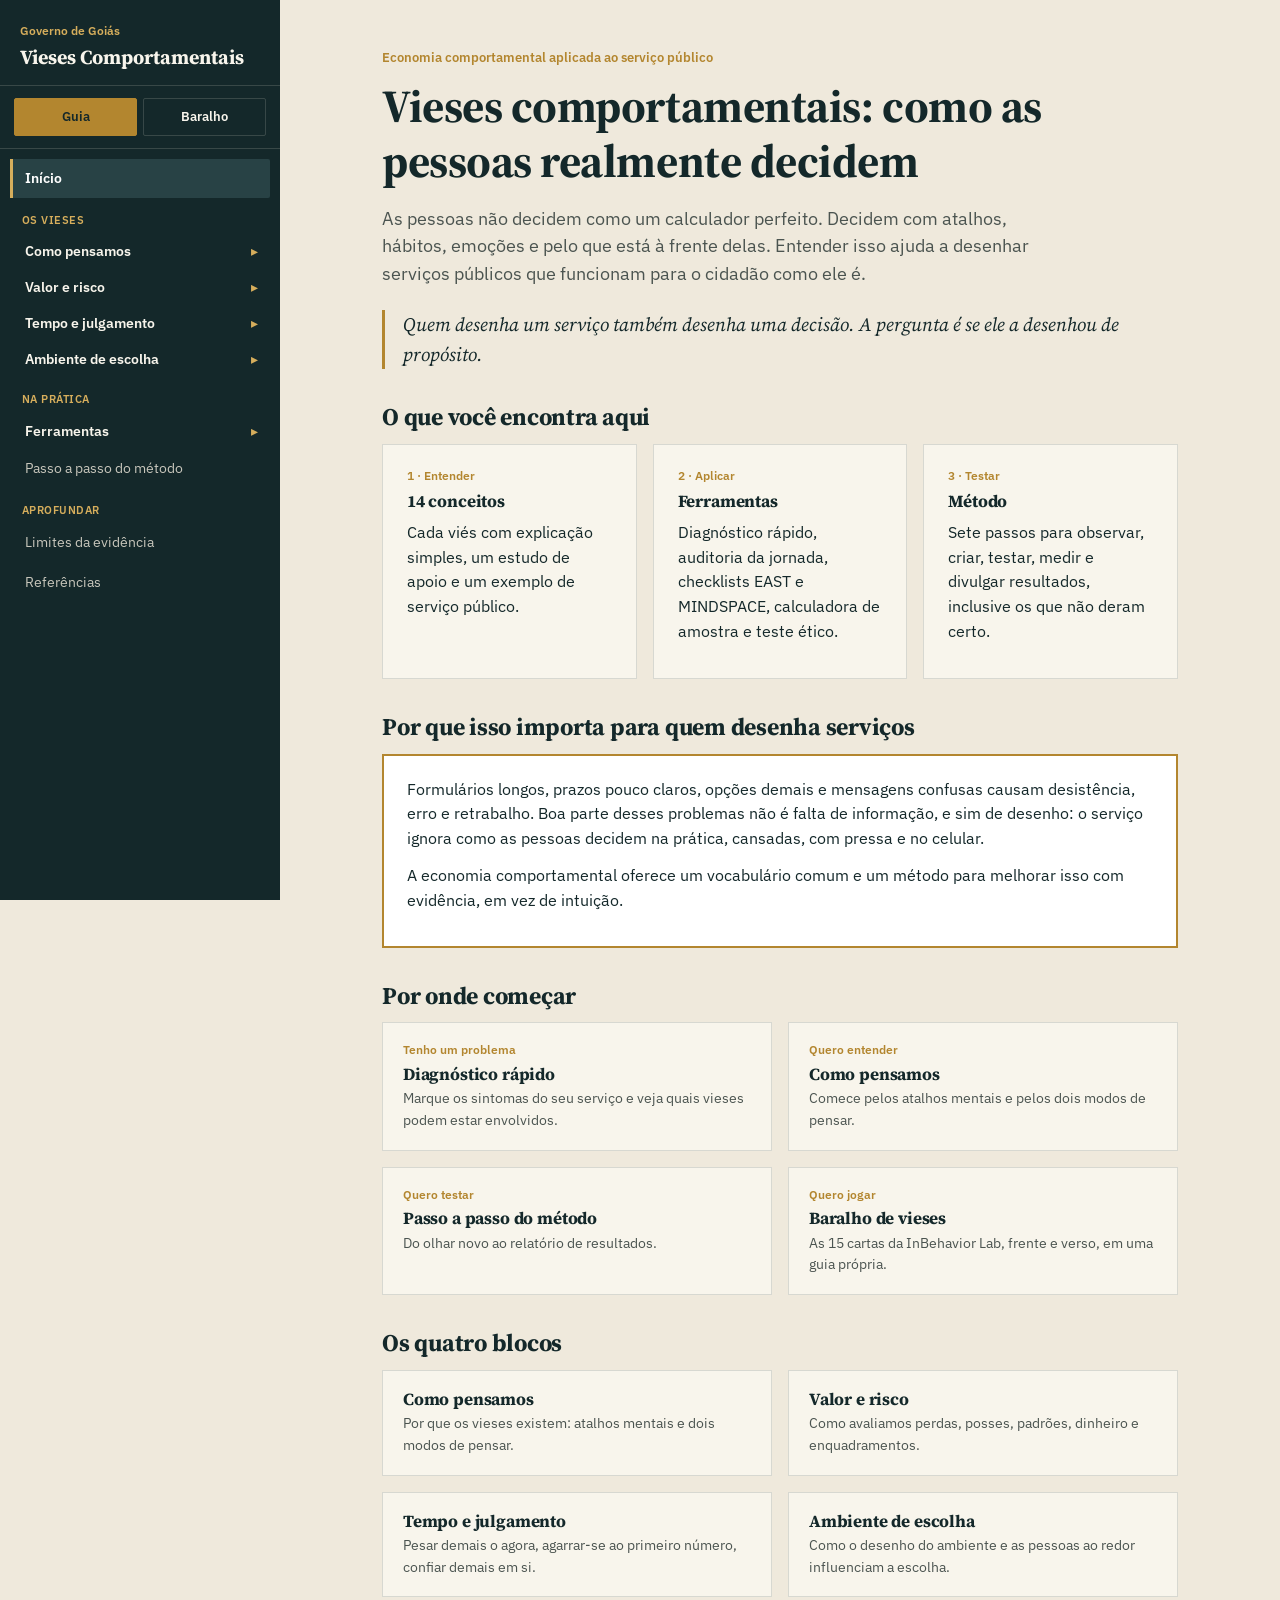
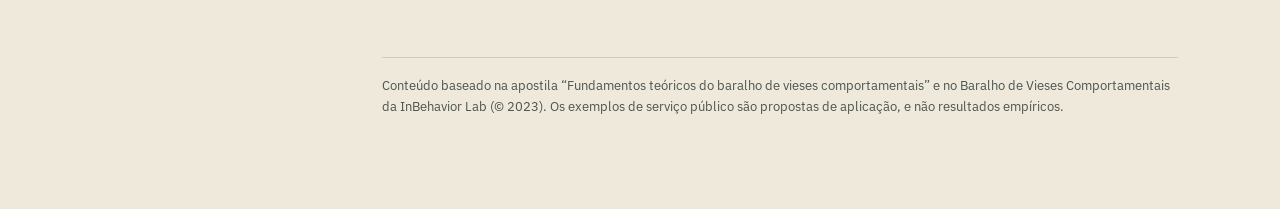
==== index.html @ f20ec247 "Site Vieses Comportamentais: guia com barra lateral e guia do baralho Co-Authored-By: Claude Sonnet " ====
<!DOCTYPE html>
<html lang="pt-BR">
<head>
<meta charset="utf-8">
<meta name="viewport" content="width=device-width, initial-scale=1">
<title>Vieses Comportamentais</title>
<meta name="description" content="Guia de vieses comportamentais e economia comportamental aplicada a serviços públicos: conceitos, ferramentas e método.">
<link rel="preconnect" href="https://fonts.googleapis.com">
<link rel="preconnect" href="https://fonts.gstatic.com" crossorigin>
<link href="https://fonts.googleapis.com/css2?family=Source+Serif+4:ital,opsz,wght@0,8..60,400;0,8..60,600;0,8..60,700;1,8..60,500&family=IBM+Plex+Sans:wght@400;500;600;700&display=swap" rel="stylesheet">
<link rel="stylesheet" href="style.css">
</head>
<body>
<a class="skip" href="#conteudo">Ir para o conteúdo</a>
<div class="shell">
  <aside class="side" id="side" aria-label="Barra lateral"></aside>
  <div class="scrim" id="scrim"></div>
  <div class="main">
    <div class="topbar"><button id="menu-btn" type="button" aria-label="Abrir menu">☰ Menu</button><strong>Vieses Comportamentais</strong></div>
    <main class="wrap" id="conteudo"></main>
  </div>
</div>
<script>window.PAGE = "guia"; window.IS_GUIA = true;</script>
<script src="data.js"></script>
<script src="shell.js"></script>
<script src="app.js"></script>
</body>
</html>
---- style.css ----
:root{
  --ink:#14282A; --ink-2:#1D3336; --ink-3:#284245;
  --paper:#EFE9DC; --paper-soft:#F8F5EC; --paper-dark:#E2DAC5;
  --seal:#B3862F; --seal-light:#D6AE5C;
  --trust:#2F6B63; --trust-light:#5C9089; --alert:#9B4A3D;
  --ink-soft:#4B5450;
  --line:rgba(20,40,42,.14); --line-ink:rgba(239,233,220,.16);
  --side:280px;
}
*{box-sizing:border-box}
html{scroll-behavior:smooth}
body{margin:0;font-family:'IBM Plex Sans',system-ui,sans-serif;background:var(--paper);color:var(--ink);line-height:1.55;-webkit-font-smoothing:antialiased}
h1,h2,h3,h4{font-family:'Source Serif 4',Georgia,serif;margin:0;letter-spacing:-.01em;line-height:1.2}
p{margin:0 0 12px}
a{color:var(--trust)}
button{font-family:inherit}
.skip{position:absolute;left:-999px;top:0;background:var(--seal);color:var(--ink);padding:8px 14px;z-index:99}
.skip:focus{left:8px;top:8px}

/* ---------- layout ---------- */
.shell{display:flex;min-height:100vh}
.side{position:fixed;inset:0 auto 0 0;width:var(--side);background:var(--ink);color:var(--paper-soft);display:flex;flex-direction:column;z-index:40;transition:transform .2s}
.side-head{padding:22px 20px 16px;border-bottom:1px solid var(--line-ink)}
.side-head .org{font-size:12px;font-weight:600;color:var(--seal-light);margin:0 0 4px}
.side-head .title{font-family:'Source Serif 4',serif;font-size:20px;font-weight:700;line-height:1.2;margin:0}
.tabs{display:flex;gap:6px;padding:12px 14px;border-bottom:1px solid var(--line-ink)}
.tabs a{flex:1;text-align:center;text-decoration:none;font-size:13px;font-weight:600;padding:8px 6px;border:1px solid var(--line-ink);color:var(--paper-soft);border-radius:2px}
.tabs a[aria-current="page"]{background:var(--seal);color:var(--ink);border-color:var(--seal)}
.tabs a:not([aria-current]):hover{border-color:var(--seal-light)}
.nav{flex:1;overflow-y:auto;padding:10px 10px 24px}
.nav a,.nav .grp-btn{display:flex;align-items:center;gap:8px;width:100%;text-align:left;text-decoration:none;color:rgba(239,233,220,.82);background:none;border:0;border-left:3px solid transparent;padding:9px 12px;font-size:14px;cursor:pointer;border-radius:0 2px 2px 0}
.nav a:hover,.nav .grp-btn:hover{background:var(--ink-2);color:#fff}
.nav a[aria-current="page"]{background:var(--ink-3);border-left-color:var(--seal-light);color:#fff;font-weight:600}
.nav .grp-btn{font-weight:600;color:var(--paper-soft)}
.nav .grp-btn .chev{margin-left:auto;transition:transform .15s;color:var(--seal-light)}
.nav .grp-btn[aria-expanded="true"] .chev{transform:rotate(90deg)}
.nav .sec-label{font-size:11px;font-weight:600;letter-spacing:.04em;color:var(--seal-light);padding:14px 12px 4px}
.sub{display:none;padding:2px 0 8px 10px}
.sub.open{display:block}
.sub .blurb{font-size:12.5px;line-height:1.45;color:rgba(239,233,220,.62);margin:2px 10px 6px 12px;font-family:'Source Serif 4',serif;font-style:italic}
.sub a{font-size:13.5px;padding:7px 12px}
.num{flex:none;font-size:11px;font-weight:600;color:var(--seal-light);min-width:22px}

.main{margin-left:var(--side);flex:1;min-width:0}
.topbar{display:none;position:sticky;top:0;z-index:30;background:var(--ink);color:var(--paper-soft);padding:10px 14px;align-items:center;gap:12px}
.topbar button{background:none;border:1px solid var(--line-ink);color:var(--paper-soft);padding:8px 12px;font-size:14px;cursor:pointer;border-radius:2px}
.topbar strong{font-family:'Source Serif 4',serif}
.scrim{display:none}
.wrap{max-width:860px;margin:0 auto;padding:48px 32px 80px}
h1[tabindex="-1"]:focus{outline:none}
.kicker{font-size:13px;font-weight:600;color:var(--seal);margin:0 0 10px}
.h1{font-size:clamp(30px,4.4vw,46px);margin-bottom:16px}
.lead{font-size:18px;color:var(--ink-soft);max-width:660px}
h2.sec{font-size:24px;margin:34px 0 12px}
.lema{font-family:'Source Serif 4',serif;font-style:italic;font-size:21px;color:var(--trust);margin:0 0 22px}

/* ---------- peças ---------- */
.card{background:var(--paper-soft);border:1px solid var(--line);padding:22px 24px;margin:0 0 16px}
.card h3{font-size:17px;margin-bottom:8px}
.card.gold{border-color:var(--seal);box-shadow:0 0 0 1px var(--seal) inset;background:#fff}
.card .tag{display:block;font-size:12px;font-weight:600;color:var(--seal);margin-bottom:6px}
.grid2{display:grid;grid-template-columns:1fr 1fr;gap:16px}
.grid3{display:grid;grid-template-columns:repeat(3,1fr);gap:16px}
.grid2 .card,.grid3 .card{margin:0}
.linkcard{display:block;text-decoration:none;color:inherit;background:var(--paper-soft);border:1px solid var(--line);padding:18px 20px;transition:transform .12s,border-color .12s}
.linkcard:hover{transform:translateY(-2px);border-color:var(--seal)}
.linkcard h3{font-size:17px;margin-bottom:4px}
.linkcard p{font-size:14px;color:var(--ink-soft);margin:0}
.linkcard .n{font-size:12px;font-weight:600;color:var(--seal);display:block;margin-bottom:4px}
.quote{font-family:'Source Serif 4',serif;font-style:italic;font-size:19px;border-left:3px solid var(--seal);padding-left:18px;margin:22px 0}
.chips{display:flex;flex-wrap:wrap;gap:8px;margin:12px 0}
.chip{border:1px solid var(--ink);border-radius:20px;padding:5px 14px;font-size:13px;font-weight:500;background:transparent}
.tool{border:1px solid var(--line);background:#fff;padding:0;margin:20px 0}
.tool>div{padding:16px 22px;border-top:1px solid var(--line)}
.tool>div:first-child{border-top:0}
.tool .lab{display:block;font-size:12px;font-weight:600;color:var(--seal);margin-bottom:4px}
.tool .lab.green{color:var(--trust)}
.tool .lab.red{color:var(--alert)}
.tool p{margin:0}
.src{font-size:13px;color:var(--ink-soft);border-top:1px solid var(--line);padding-top:12px;margin-top:22px}
.pager{display:flex;justify-content:space-between;gap:12px;margin-top:34px;border-top:1px solid var(--line);padding-top:18px;flex-wrap:wrap}
.btn{display:inline-block;cursor:pointer;border:1px solid var(--ink);background:transparent;color:var(--ink);padding:9px 16px;font-size:14px;font-weight:600;text-decoration:none;border-radius:2px}
.btn:hover{background:var(--ink);color:var(--paper-soft)}
.btn.primary{background:var(--seal);border-color:var(--seal);color:var(--ink)}
.btn.primary:hover{background:var(--seal-light)}
.btn[disabled]{opacity:.4;pointer-events:none}

/* tabelas */
table{width:100%;border-collapse:collapse;font-size:14px;background:var(--paper-soft)}
th,td{border:1px solid var(--line);padding:9px 11px;text-align:left;vertical-align:top}
th{background:var(--paper-dark);font-size:13px}
td[contenteditable]{background:#fff;min-width:110px}
td[contenteditable]:focus{outline:2px solid var(--seal)}
.scroll-x{overflow-x:auto}

/* passos */
.steps{list-style:none;margin:20px 0;padding:0}
.steps li{display:flex;gap:18px;padding:16px 0;border-top:1px solid var(--line)}
.steps li:last-child{border-bottom:1px solid var(--line)}
.steps .big{flex:none;width:40px;font-family:'Source Serif 4',serif;font-weight:700;font-size:26px;color:var(--seal)}
.steps h3{font-size:17px;margin-bottom:2px}
.steps p{margin:0;font-size:14.5px;color:var(--ink-soft)}
.steps .meta{font-size:12.5px;color:var(--trust);font-weight:600;margin-top:4px}

/* formulários */
.check{display:flex;gap:10px;align-items:flex-start;padding:10px 12px;background:var(--paper-soft);border:1px solid var(--line);margin-bottom:8px;cursor:pointer}
.check input{margin-top:4px;accent-color:var(--trust)}
.check:has(input:checked){border-color:var(--seal);background:#fff}
label.f{display:block;font-size:13px;font-weight:600;margin:12px 0 4px}
input[type=number]{width:140px;padding:9px 10px;border:1px solid var(--ink);background:#fff;font-size:16px;font-family:inherit}
.result{background:var(--ink);color:var(--paper-soft);padding:20px 24px;margin-top:16px}
.result strong{font-family:'Source Serif 4',serif;font-size:30px;color:var(--seal-light)}
.ok{color:#7FAE83}.warn{color:var(--seal-light)}
.refs{padding-left:20px;font-size:14px}
.refs li{margin-bottom:8px}
.note{font-size:13.5px;color:var(--ink-soft)}
.foot{margin-top:60px;padding-top:18px;border-top:1px solid var(--line);font-size:13px;color:var(--ink-soft)}

/* ---------- baralho ---------- */
.bar-tools{display:flex;gap:10px;flex-wrap:wrap;align-items:center;margin:18px 0 22px}
.bar-tools input{flex:1 1 240px;min-width:0;padding:11px 14px;border:1px solid var(--ink);background:#fff;font-size:1rem;font-family:inherit}
.count{font-size:.9rem;color:var(--ink-soft)}
.deck{display:grid;grid-template-columns:repeat(auto-fill,minmax(200px,1fr));gap:22px}
.tile{all:unset;cursor:pointer;display:block;border-radius:16px;transition:transform .15s,box-shadow .15s}
.tile:hover{transform:translateY(-4px);box-shadow:0 10px 24px rgba(20,40,42,.22)}
.tile:focus-visible{outline:3px solid var(--seal);outline-offset:3px}
.face{container-type:inline-size;aspect-ratio:2/3;width:100%;border-radius:6.5%/4.3%;position:relative;overflow:hidden}
.face.front{background:var(--trust)}
.face.back{background:var(--ink)}
.face .inner{position:absolute;inset:4.5cqw;border-radius:4.5cqw;display:flex;flex-direction:column;padding:6cqw 6cqw 4.5cqw;text-align:center}
.front .inner{background:var(--paper-soft)}
.back .inner{border:.5cqw solid rgba(239,233,220,.8)}
.face h3{margin:0;text-transform:uppercase;font-size:5.8cqw;line-height:1.2;font-family:'IBM Plex Sans',sans-serif;font-weight:700;letter-spacing:.01em}
.front h3{color:var(--ink)}
.back h3{color:var(--seal-light)}
.art{flex:1;display:flex;align-items:center;justify-content:center;min-height:0}
.art span{width:44cqw;height:44cqw;border-radius:50%;background:var(--paper-dark);color:var(--seal);display:flex;align-items:center;justify-content:center;font-weight:700;font-size:20cqw;font-family:'Source Serif 4',serif}
.front .txt{font-size:3.7cqw;line-height:1.45;color:var(--ink-soft);margin:0 0 3cqw}
.front ol{flex:1;list-style:none;margin:5cqw 0 0;padding:0;display:flex;flex-direction:column;justify-content:center;gap:3.2cqw;font-size:4.4cqw;color:var(--trust)}
.front ol li b{margin-right:.3em}
.brand{font-size:3.4cqw;color:var(--ink);font-weight:600;letter-spacing:.02em;margin-top:auto}
.brand i{font-style:normal;color:var(--seal)}
.back .body{flex:1;min-height:0;overflow:auto;margin-top:4cqw;display:flex;flex-direction:column;justify-content:center;gap:3.2cqw;font-size:3.5cqw;line-height:1.42;color:var(--paper-soft);white-space:pre-line}
.back .body p{margin:0}
.back .body p:first-child{font-weight:600}
.back .body p+p{opacity:.92}
.back .foot{font-size:2.9cqw;color:var(--seal-light);margin:3cqw 0 0;padding:0;border:0;line-height:1.35}
.back .foot small{display:block;color:#fff;opacity:.75;font-size:2.4cqw}
dialog{border:0;border-radius:4px;padding:0;width:min(1000px,96vw);max-height:96vh;background:var(--paper);box-shadow:0 20px 60px rgba(0,0,0,.45);color:var(--ink)}
dialog::backdrop{background:rgba(10,22,24,.7)}
.dh{display:flex;align-items:center;justify-content:space-between;gap:10px;padding:12px 16px;border-bottom:1px solid var(--line);background:var(--paper-soft)}
.stage{padding:18px 16px;overflow:auto;max-height:calc(96vh - 130px)}
.pair{display:grid;gap:22px;justify-content:center;grid-template-columns:minmax(0,380px)}
.dtabs{display:flex;justify-content:center;gap:8px;margin-bottom:14px}
.dtabs .btn[aria-pressed="true"]{background:var(--ink);color:#fff}
.pair[data-side="front"] .wb,.pair[data-side="back"] .wf{display:none}
.lab2{font-size:.78rem;text-transform:uppercase;letter-spacing:.08em;color:var(--ink-soft);text-align:center;margin-bottom:6px}
.dnotes{max-width:800px;margin:16px auto 0;font-size:.88rem;color:var(--ink-soft)}
.dnav{display:flex;justify-content:space-between;gap:10px;padding:10px 16px;border-top:1px solid var(--line);background:var(--paper-soft)}
@media (min-width:860px){
  .pair{grid-template-columns:repeat(2,minmax(0,380px))}
  .pair[data-side] .face-wrap{display:block!important}
  .dtabs{display:none}
}
@media (max-width:859px){.face-wrap .lab2{display:none}}

/* ---------- responsivo ---------- */
@media (max-width:900px){
  .side{transform:translateX(-100%)}
  .side.open{transform:none}
  .main{margin-left:0}
  .topbar{display:flex}
  .scrim.show{display:block;position:fixed;inset:0;background:rgba(10,22,24,.55);z-index:35}
  .wrap{padding:30px 18px 60px}
  .grid2,.grid3{grid-template-columns:1fr}
}
@media print{.side,.topbar{display:none}.main{margin:0}}
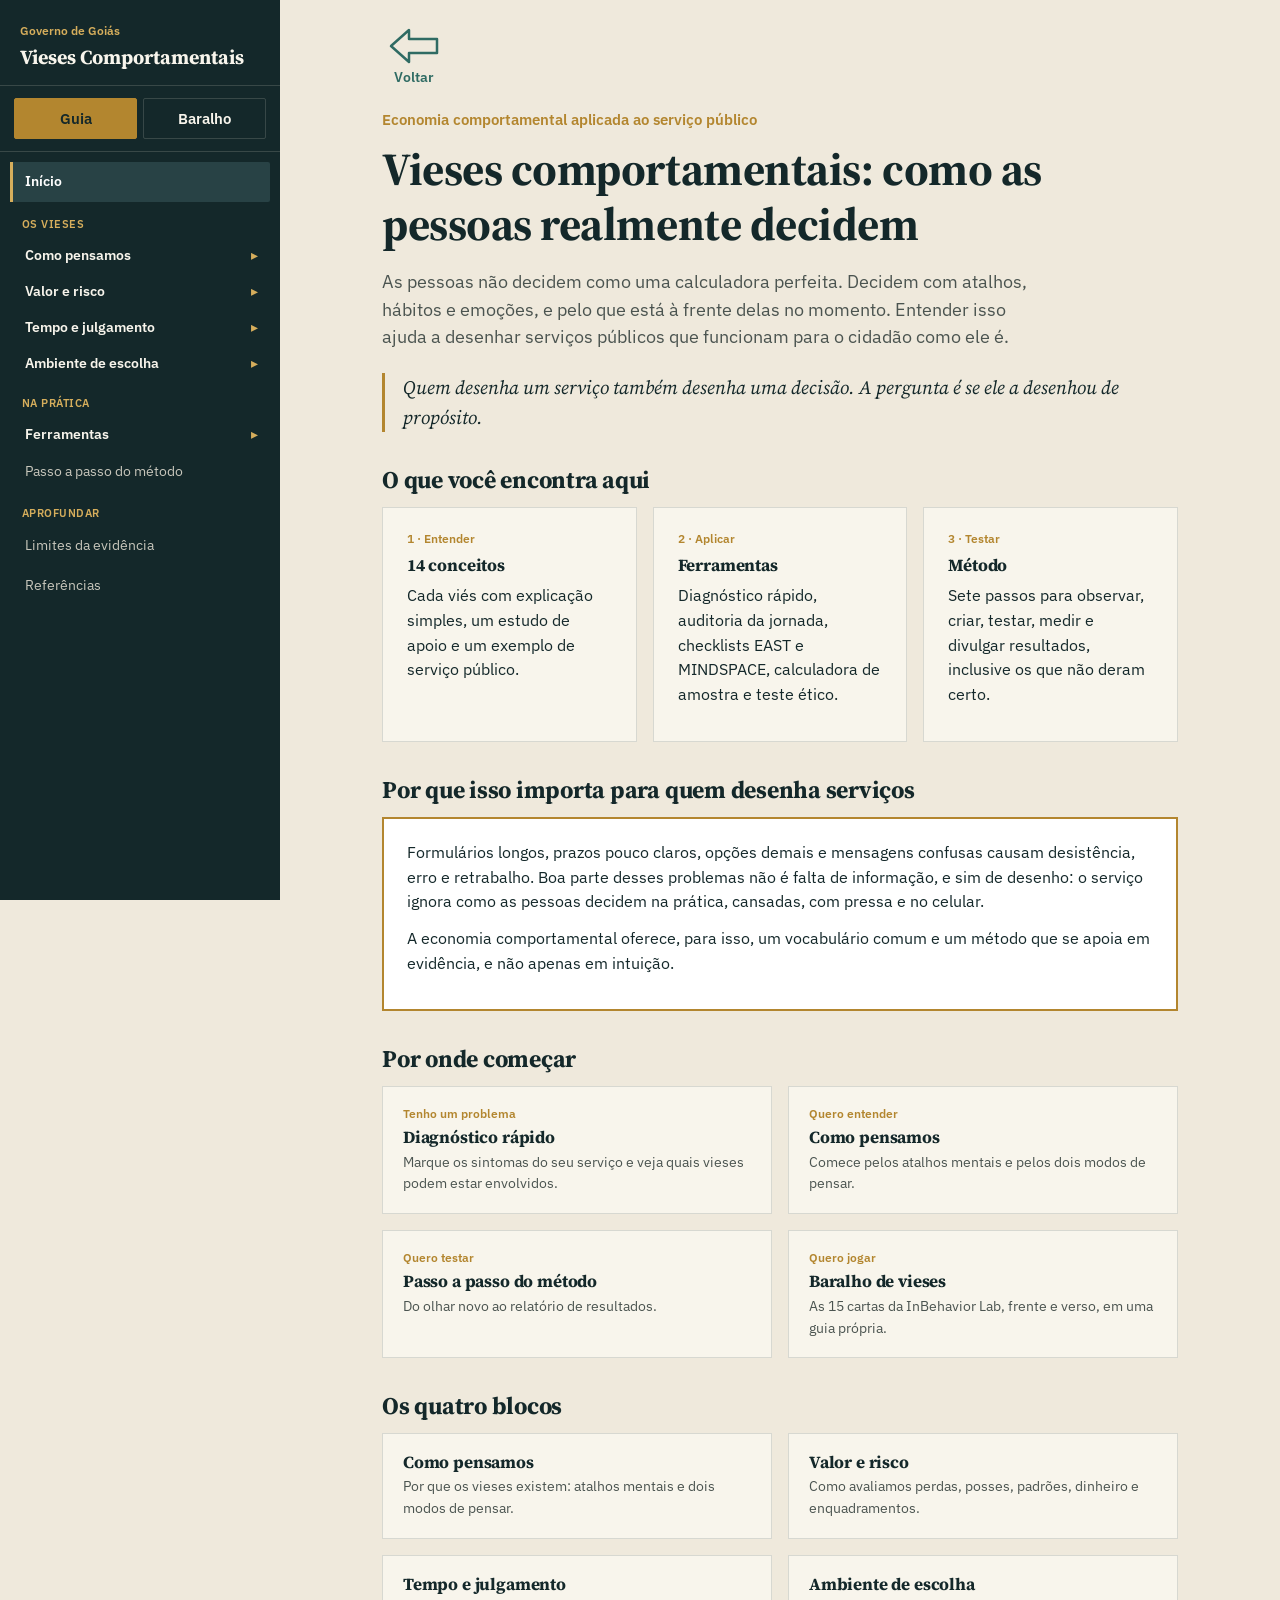
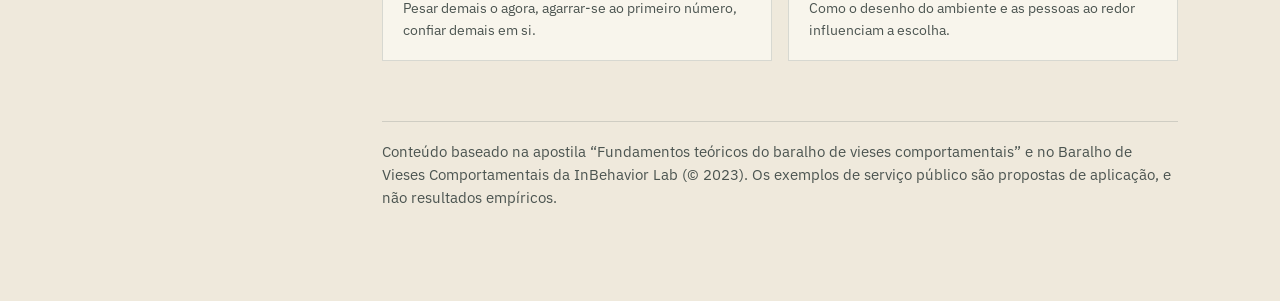
==== commit 5bb31b77: "Botão Voltar (seta vazia com a palavra Voltar) em todas as páginas Co-Authored-By: Claude Sonnet 5.5" ====
--- a/index.html
+++ b/index.html
@@ -17,6 +17,7 @@
   <div class="scrim" id="scrim"></div>
   <div class="main">
     <div class="topbar"><button id="menu-btn" type="button" aria-label="Abrir menu">☰ Menu</button><strong>Vieses Comportamentais</strong></div>
+    <div class="voltar-wrap"><button class="voltar" id="voltar" type="button" aria-label="Voltar para a página anterior"><svg viewBox="0 0 52 40" width="52" height="40" aria-hidden="true"><path d="M3 20 L21 4 V13 H49 V27 H21 V36 Z" fill="none" stroke="currentColor" stroke-width="2.5" stroke-linejoin="round"/></svg><span>Voltar</span></button></div>
     <main class="wrap" id="conteudo"></main>
   </div>
 </div>
--- a/style.css
+++ b/style.css
@@ -24,7 +24,7 @@
 .side-head .org{font-size:12px;font-weight:600;color:var(--seal-light);margin:0 0 4px}
 .side-head .title{font-family:'Source Serif 4',serif;font-size:20px;font-weight:700;line-height:1.2;margin:0}
 .tabs{display:flex;gap:6px;padding:12px 14px;border-bottom:1px solid var(--line-ink)}
-.tabs a{flex:1;text-align:center;text-decoration:none;font-size:13px;font-weight:600;padding:8px 6px;border:1px solid var(--line-ink);color:var(--paper-soft);border-radius:2px}
+.tabs a{flex:1;text-align:center;text-decoration:none;font-size:15px;font-weight:600;padding:8px 6px;border:1px solid var(--line-ink);color:var(--paper-soft);border-radius:2px}
 .tabs a[aria-current="page"]{background:var(--seal);color:var(--ink);border-color:var(--seal)}
 .tabs a:not([aria-current]):hover{border-color:var(--seal-light)}
 .nav{flex:1;overflow-y:auto;padding:10px 10px 24px}
@@ -48,7 +48,7 @@
 .scrim{display:none}
 .wrap{max-width:860px;margin:0 auto;padding:48px 32px 80px}
 h1[tabindex="-1"]:focus{outline:none}
-.kicker{font-size:13px;font-weight:600;color:var(--seal);margin:0 0 10px}
+.kicker{font-size:15px;font-weight:600;color:var(--seal);margin:0 0 10px}
 .h1{font-size:clamp(30px,4.4vw,46px);margin-bottom:16px}
 .lead{font-size:18px;color:var(--ink-soft);max-width:660px}
 h2.sec{font-size:24px;margin:34px 0 12px}
@@ -69,7 +69,7 @@
 .linkcard .n{font-size:12px;font-weight:600;color:var(--seal);display:block;margin-bottom:4px}
 .quote{font-family:'Source Serif 4',serif;font-style:italic;font-size:19px;border-left:3px solid var(--seal);padding-left:18px;margin:22px 0}
 .chips{display:flex;flex-wrap:wrap;gap:8px;margin:12px 0}
-.chip{border:1px solid var(--ink);border-radius:20px;padding:5px 14px;font-size:13px;font-weight:500;background:transparent}
+.chip{border:1px solid var(--ink);border-radius:20px;padding:5px 14px;font-size:15px;font-weight:500;background:transparent}
 .tool{border:1px solid var(--line);background:#fff;padding:0;margin:20px 0}
 .tool>div{padding:16px 22px;border-top:1px solid var(--line)}
 .tool>div:first-child{border-top:0}
@@ -77,7 +77,7 @@
 .tool .lab.green{color:var(--trust)}
 .tool .lab.red{color:var(--alert)}
 .tool p{margin:0}
-.src{font-size:13px;color:var(--ink-soft);border-top:1px solid var(--line);padding-top:12px;margin-top:22px}
+.src{font-size:15px;color:var(--ink-soft);border-top:1px solid var(--line);padding-top:12px;margin-top:22px}
 .pager{display:flex;justify-content:space-between;gap:12px;margin-top:34px;border-top:1px solid var(--line);padding-top:18px;flex-wrap:wrap}
 .btn{display:inline-block;cursor:pointer;border:1px solid var(--ink);background:transparent;color:var(--ink);padding:9px 16px;font-size:14px;font-weight:600;text-decoration:none;border-radius:2px}
 .btn:hover{background:var(--ink);color:var(--paper-soft)}
@@ -88,7 +88,7 @@
 /* tabelas */
 table{width:100%;border-collapse:collapse;font-size:14px;background:var(--paper-soft)}
 th,td{border:1px solid var(--line);padding:9px 11px;text-align:left;vertical-align:top}
-th{background:var(--paper-dark);font-size:13px}
+th{background:var(--paper-dark);font-size:15px}
 td[contenteditable]{background:#fff;min-width:110px}
 td[contenteditable]:focus{outline:2px solid var(--seal)}
 .scroll-x{overflow-x:auto}
@@ -106,7 +106,7 @@
 .check{display:flex;gap:10px;align-items:flex-start;padding:10px 12px;background:var(--paper-soft);border:1px solid var(--line);margin-bottom:8px;cursor:pointer}
 .check input{margin-top:4px;accent-color:var(--trust)}
 .check:has(input:checked){border-color:var(--seal);background:#fff}
-label.f{display:block;font-size:13px;font-weight:600;margin:12px 0 4px}
+label.f{display:block;font-size:15px;font-weight:600;margin:12px 0 4px}
 input[type=number]{width:140px;padding:9px 10px;border:1px solid var(--ink);background:#fff;font-size:16px;font-family:inherit}
 .result{background:var(--ink);color:var(--paper-soft);padding:20px 24px;margin-top:16px}
 .result strong{font-family:'Source Serif 4',serif;font-size:30px;color:var(--seal-light)}
@@ -114,7 +114,7 @@
 .refs{padding-left:20px;font-size:14px}
 .refs li{margin-bottom:8px}
 .note{font-size:13.5px;color:var(--ink-soft)}
-.foot{margin-top:60px;padding-top:18px;border-top:1px solid var(--line);font-size:13px;color:var(--ink-soft)}
+.foot{margin-top:60px;padding-top:18px;border-top:1px solid var(--line);font-size:15px;color:var(--ink-soft)}
 
 /* ---------- baralho ---------- */
 .bar-tools{display:flex;gap:10px;flex-wrap:wrap;align-items:center;margin:18px 0 22px}
@@ -175,3 +175,14 @@
   .grid2,.grid3{grid-template-columns:1fr}
 }
 @media print{.side,.topbar{display:none}.main{margin:0}}
+
+/* botão voltar */
+.voltar-wrap{max-width:860px;margin:0 auto;padding:22px 32px 0}
+.voltar-wrap.wide{max-width:1180px}
+.voltar{display:inline-flex;flex-direction:column;align-items:center;gap:2px;background:none;border:0;cursor:pointer;color:var(--trust);font-size:14px;font-weight:600;padding:4px 6px;border-radius:2px}
+.voltar:hover{color:var(--seal)}
+.voltar:focus-visible{outline:2px solid var(--seal);outline-offset:3px}
+.voltar+*{margin:0}
+.voltar-wrap+.wrap{padding-top:18px}
+@media (max-width:900px){.voltar-wrap{padding:16px 18px 0}}
+@media print{.voltar-wrap{display:none}}
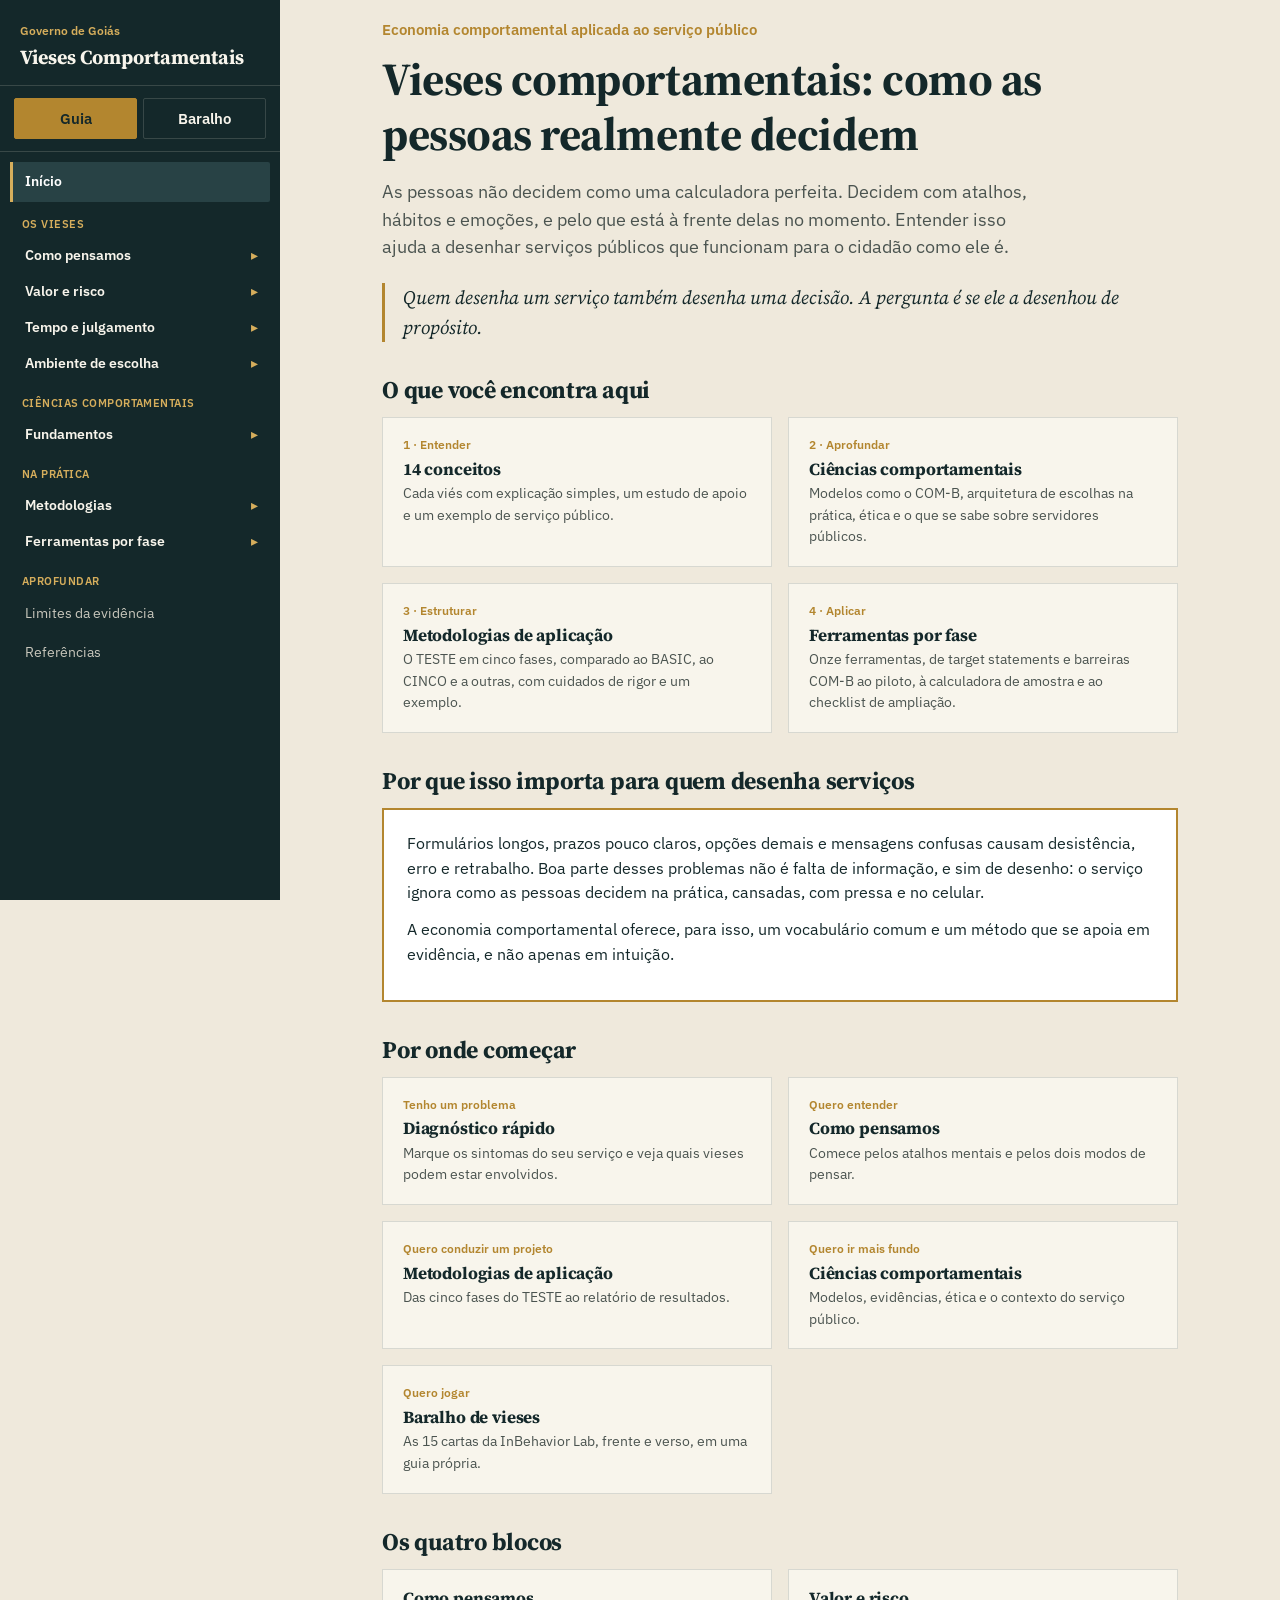
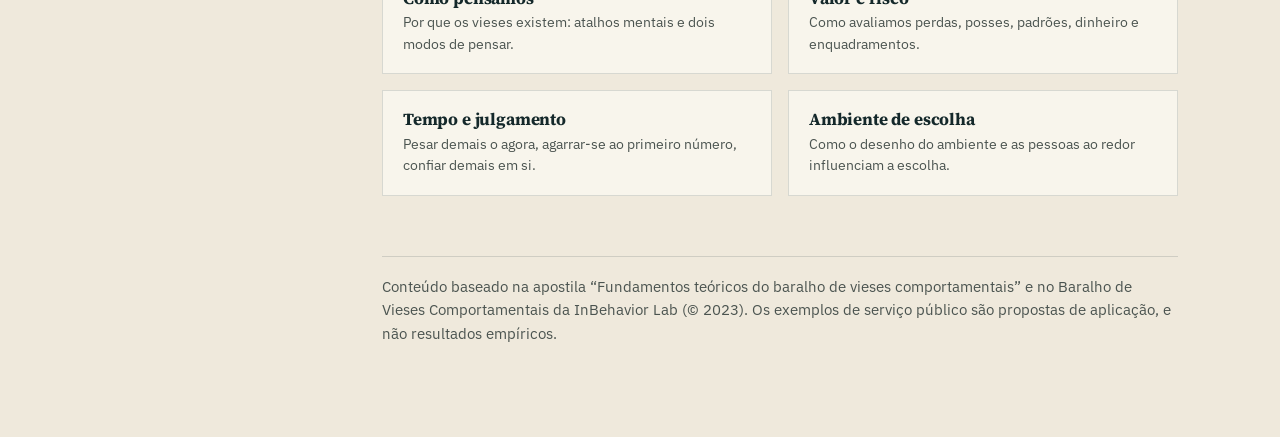
==== commit 5a34b515: "Amplia o site: Fundamentos (ciencias comportamentais), Metodologias (TESTE e comparativo) e ferramen" ====
--- a/index.html
+++ b/index.html
@@ -24,6 +24,7 @@
 <script>window.PAGE = "guia"; window.IS_GUIA = true;</script>
 <script src="data.js"></script>
 <script src="shell.js"></script>
+<script src="extra.js"></script>
 <script src="app.js"></script>
 </body>
 </html>
--- a/style.css
+++ b/style.css
@@ -23,6 +23,11 @@
 .side-head{padding:22px 20px 16px;border-bottom:1px solid var(--line-ink)}
 .side-head .org{font-size:12px;font-weight:600;color:var(--seal-light);margin:0 0 4px}
 .side-head .title{font-family:'Source Serif 4',serif;font-size:20px;font-weight:700;line-height:1.2;margin:0}
+a.side-home{display:block;text-decoration:none;color:inherit;transition:background .15s}
+a.side-home:hover{background:var(--ink-2)}
+a.side-home:hover .title{color:var(--seal-light)}
+a.side-home:focus-visible{outline:2px solid var(--seal-light);outline-offset:-3px}
+.side-head .org,.side-head .title{display:block}
 .tabs{display:flex;gap:6px;padding:12px 14px;border-bottom:1px solid var(--line-ink)}
 .tabs a{flex:1;text-align:center;text-decoration:none;font-size:15px;font-weight:600;padding:8px 6px;border:1px solid var(--line-ink);color:var(--paper-soft);border-radius:2px}
 .tabs a[aria-current="page"]{background:var(--seal);color:var(--ink);border-color:var(--seal)}
@@ -179,10 +184,28 @@
 /* botão voltar */
 .voltar-wrap{max-width:860px;margin:0 auto;padding:22px 32px 0}
 .voltar-wrap.wide{max-width:1180px}
-.voltar{display:inline-flex;flex-direction:column;align-items:center;gap:2px;background:none;border:0;cursor:pointer;color:var(--trust);font-size:14px;font-weight:600;padding:4px 6px;border-radius:2px}
-.voltar:hover{color:var(--seal)}
+.voltar{display:inline-flex;flex-direction:column;align-items:center;gap:2px;background:none;border:0;cursor:pointer;color:#B6883A;font-size:14px;font-weight:600;padding:4px 6px;border-radius:2px}
+.voltar:hover{color:var(--ink)}
 .voltar:focus-visible{outline:2px solid var(--seal);outline-offset:3px}
 .voltar+*{margin:0}
 .voltar-wrap+.wrap{padding-top:18px}
 @media (max-width:900px){.voltar-wrap{padding:16px 18px 0}}
 @media print{.voltar-wrap{display:none}}
+
+.voltar-wrap[hidden]{display:none}
+
+/* ilustrações das cartas e número no canto */
+.art img{max-width:100%;max-height:100%;width:auto;height:auto;object-fit:contain;mix-blend-mode:multiply}
+.front .art{padding:2cqw 0}
+.num-canto{position:absolute;top:3cqw;left:3cqw;width:9cqw;height:9cqw;border-radius:50%;background:var(--ink);color:var(--paper-soft);display:flex;align-items:center;justify-content:center;font:700 4.6cqw 'Source Serif 4',serif;z-index:1}
+.front h3{padding:0 9cqw}
+
+/* editores e formulários das ferramentas */
+table.ed input[type=text],table.ed textarea,table.ed select,.card textarea,.card select{width:100%;font:inherit;font-size:14px;padding:7px 8px;border:1px solid var(--line);background:#fff;color:var(--ink);border-radius:2px}
+table.ed textarea,.card textarea{resize:vertical;min-height:54px}
+table.ed select.num5{width:64px}
+table.ed td{min-width:90px;padding:6px}
+table.ed td:first-child{min-width:150px}
+.card .f{display:block;font-size:13px;font-weight:600;margin:10px 0 4px}
+.sec+.note{margin-top:-4px}
+.card ul{margin:0}
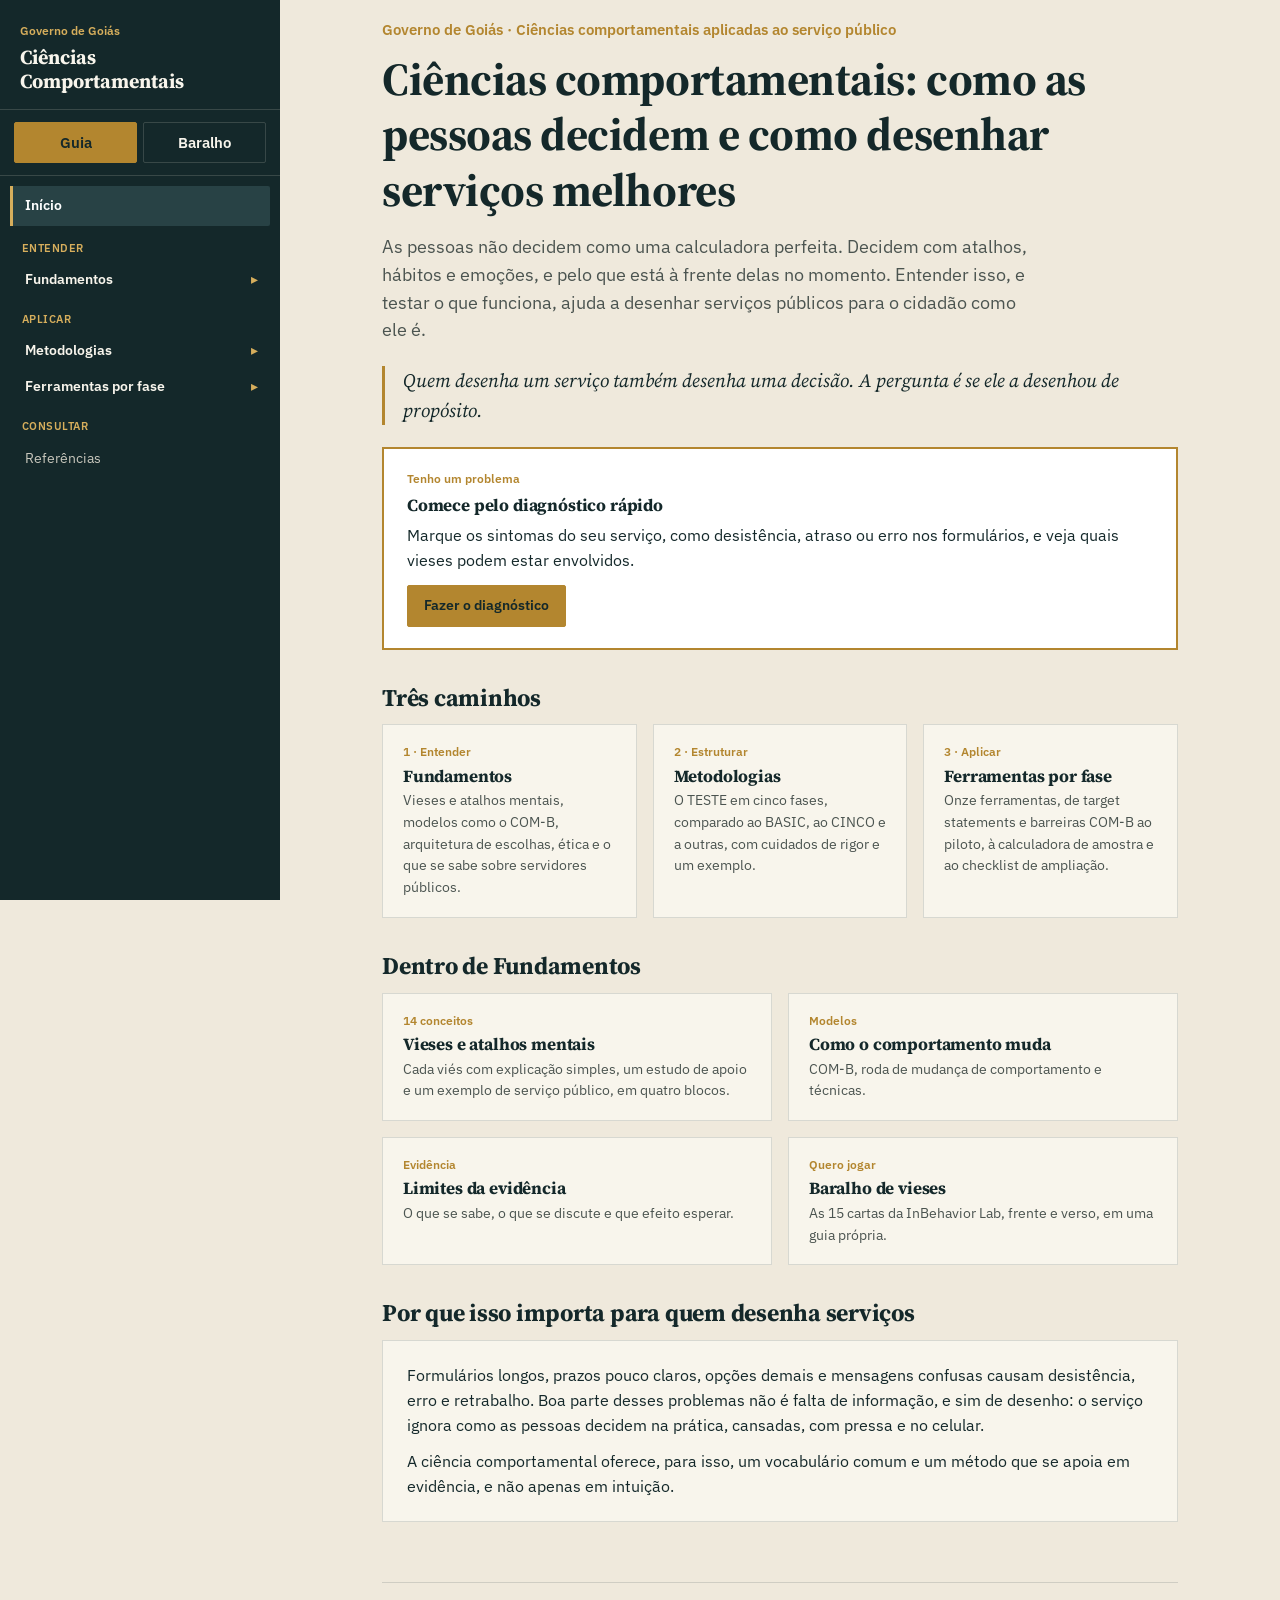
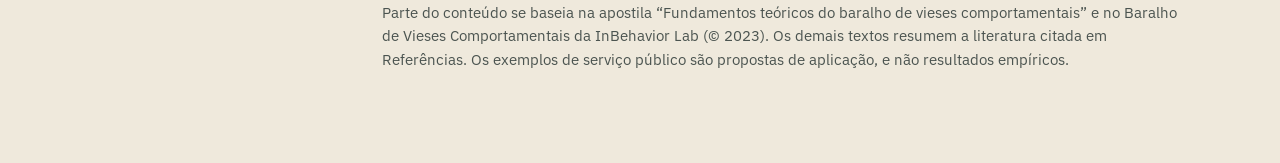
==== commit 8498cf10: "Reorganiza: Fundamentos como area principal (vieses dentro), novo nome Ciencias Comportamentais, hom" ====
--- a/index.html
+++ b/index.html
@@ -3,8 +3,8 @@
 <head>
 <meta charset="utf-8">
 <meta name="viewport" content="width=device-width, initial-scale=1">
-<title>Vieses Comportamentais</title>
-<meta name="description" content="Guia de vieses comportamentais e economia comportamental aplicada a serviços públicos: conceitos, ferramentas e método.">
+<title>Ciências Comportamentais</title>
+<meta name="description" content="Ciências comportamentais aplicadas ao serviço público: fundamentos (vieses, modelos e ética), metodologias de aplicação e ferramentas.">
 <link rel="preconnect" href="https://fonts.googleapis.com">
 <link rel="preconnect" href="https://fonts.gstatic.com" crossorigin>
 <link href="https://fonts.googleapis.com/css2?family=Source+Serif+4:ital,opsz,wght@0,8..60,400;0,8..60,600;0,8..60,700;1,8..60,500&family=IBM+Plex+Sans:wght@400;500;600;700&display=swap" rel="stylesheet">
@@ -16,7 +16,7 @@
   <aside class="side" id="side" aria-label="Barra lateral"></aside>
   <div class="scrim" id="scrim"></div>
   <div class="main">
-    <div class="topbar"><button id="menu-btn" type="button" aria-label="Abrir menu">☰ Menu</button><strong>Vieses Comportamentais</strong></div>
+    <div class="topbar"><button id="menu-btn" type="button" aria-label="Abrir menu">☰ Menu</button><strong>Ciências Comportamentais</strong></div>
     <div class="voltar-wrap"><button class="voltar" id="voltar" type="button" aria-label="Voltar para a página anterior"><svg viewBox="0 0 52 40" width="52" height="40" aria-hidden="true"><path d="M3 20 L21 4 V13 H49 V27 H21 V36 Z" fill="none" stroke="currentColor" stroke-width="2.5" stroke-linejoin="round"/></svg><span>Voltar</span></button></div>
     <main class="wrap" id="conteudo"></main>
   </div>
--- a/style.css
+++ b/style.css
@@ -209,3 +209,13 @@
 .card .f{display:block;font-size:13px;font-weight:600;margin:10px 0 4px}
 .sec+.note{margin-top:-4px}
 .card ul{margin:0}
+
+/* menu aninhado e trilho */
+.nav .grp-btn.nivel1{padding-left:22px;font-weight:500}
+.nav .grp-btn.nivel2{padding-left:34px;font-weight:500;font-size:13.5px}
+.sub.nivel1{padding-left:6px}
+.sub.nivel2{padding-left:8px}
+.sub.nivel2 a{font-size:13px}
+.crumb{font-size:13.5px;color:var(--ink-soft);margin:0 0 14px}
+.crumb a{color:var(--trust);text-decoration:none}
+.crumb a:hover{text-decoration:underline}
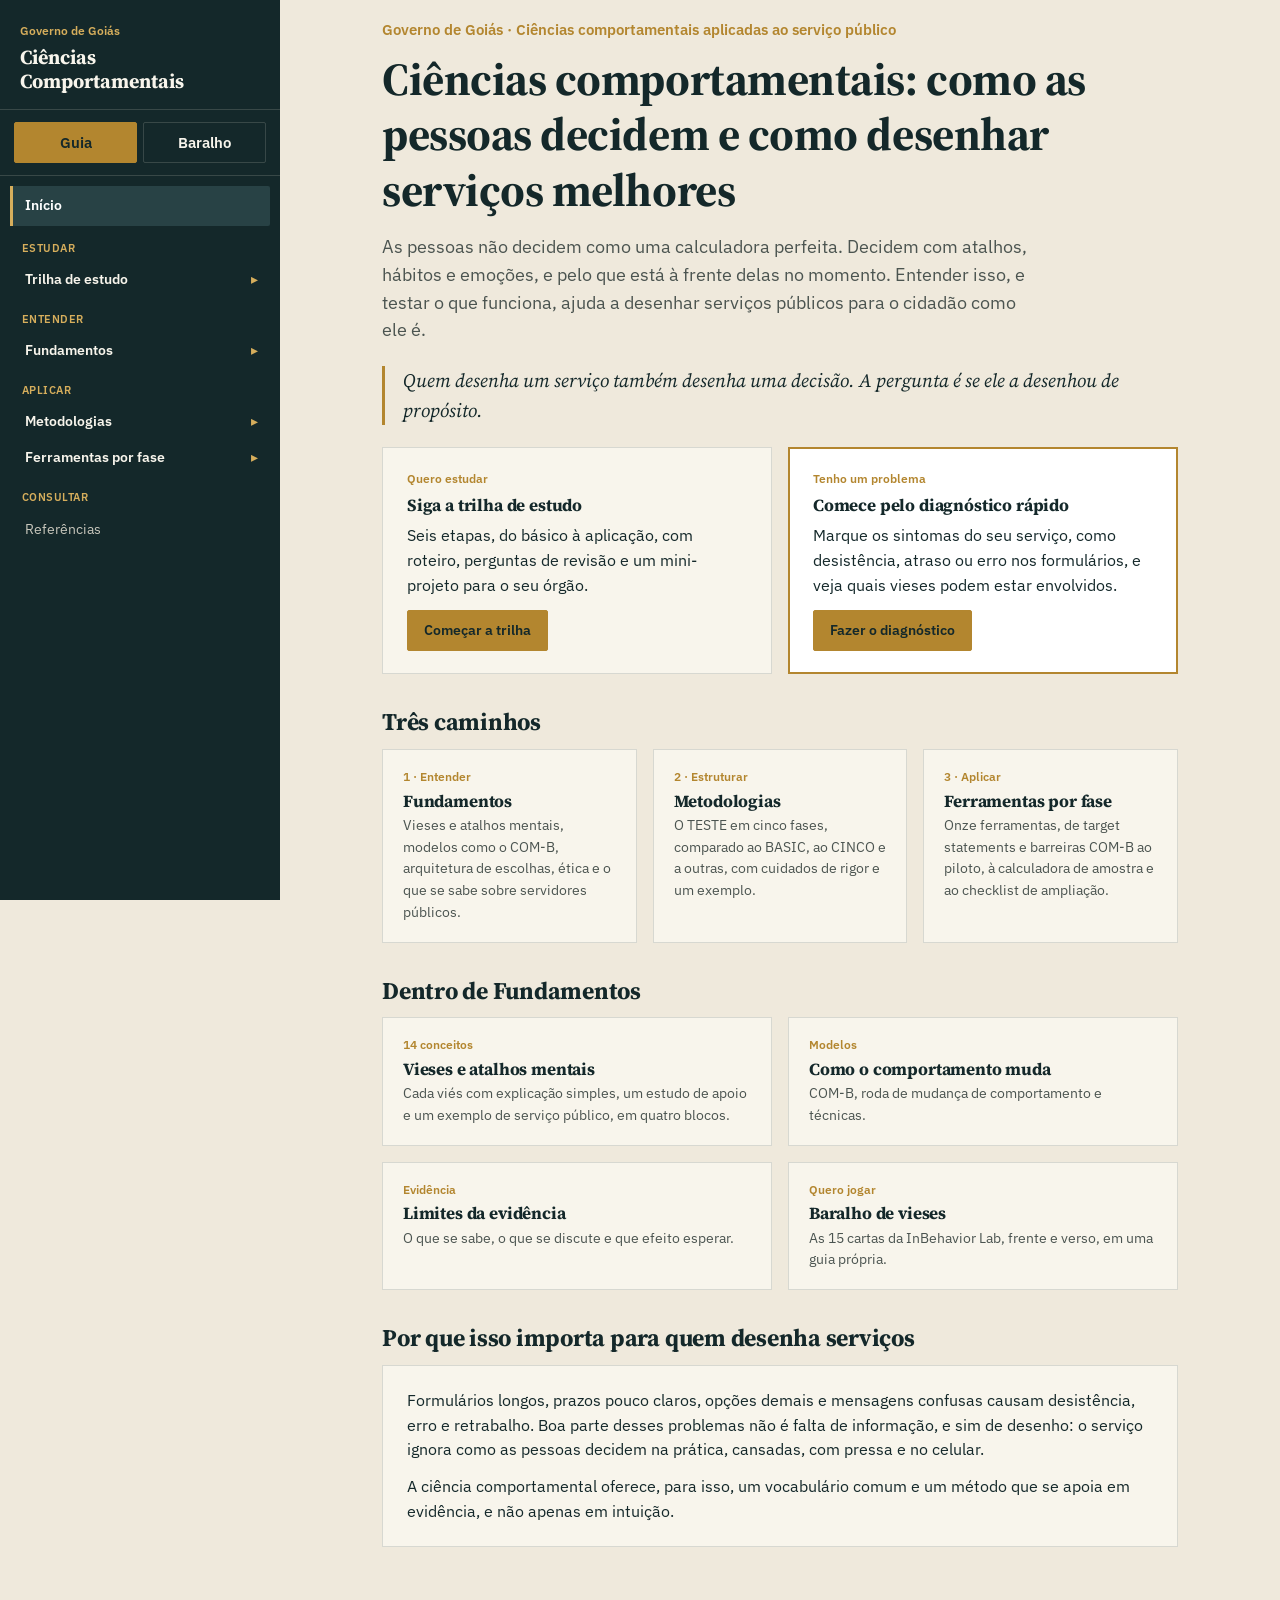
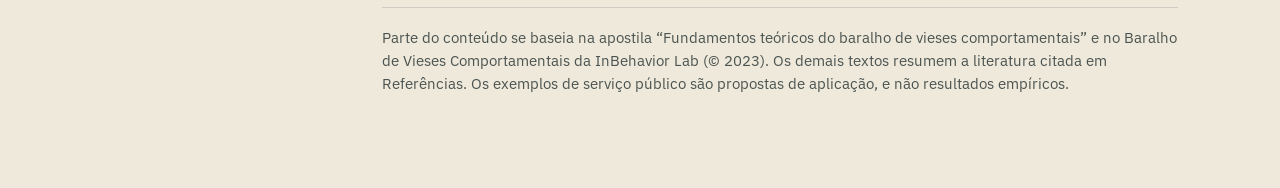
==== commit 4a1e00d2: "Adiciona trilha de estudo em 6 etapas Nova trilha com visão geral, roteiro por etapa (essencial e ap" ====
--- a/index.html
+++ b/index.html
@@ -23,8 +23,9 @@
 </div>
 <script>window.PAGE = "guia"; window.IS_GUIA = true;</script>
 <script src="data.js"></script>
+<script src="extra.js"></script>
+<script src="trilha.js"></script>
 <script src="shell.js"></script>
-<script src="extra.js"></script>
 <script src="app.js"></script>
 </body>
 </html>
--- a/style.css
+++ b/style.css
@@ -219,3 +219,33 @@
 .crumb{font-size:13.5px;color:var(--ink-soft);margin:0 0 14px}
 .crumb a{color:var(--trust);text-decoration:none}
 .crumb a:hover{text-decoration:underline}
+
+/* ---- Trilha de estudo ---- */
+.sr-only{position:absolute;width:1px;height:1px;overflow:hidden;clip:rect(0 0 0 0);white-space:nowrap}
+.nav a.lida span:not(.num)::after{content:" ✓";color:var(--seal-light);font-weight:600}
+.selo-etapa{display:flex;flex-wrap:wrap;gap:8px 12px;align-items:center;margin:0 0 14px;font-size:13.5px}
+.selo-etapa a{color:var(--trust);font-weight:600;text-decoration:none;border:1px solid var(--trust);padding:3px 10px;border-radius:2px}
+.selo-etapa a:hover{background:var(--trust);color:var(--paper-soft)}
+.tr-tag{display:inline-block;font-size:11.5px;font-weight:600;padding:2px 8px;border-radius:2px;border:1px solid var(--line);color:var(--ink-soft)}
+.tr-tag.ess{border-color:var(--seal);color:var(--ink)}
+.tr-tag.apr{color:var(--trust);border-color:var(--trust)}
+.trilha-nav{margin-top:34px;border-top:1px solid var(--line);padding-top:18px}
+.trilha-nav .pager{margin-top:14px;border-top:0;padding-top:0}
+.prog{height:8px;background:var(--paper-dark);margin:12px 0 4px;border-radius:2px;overflow:hidden}
+.prog span{display:block;height:100%;background:var(--trust)}
+.prog-txt{font-size:12.5px;color:var(--ink-soft);margin:0}
+.tr-lista{list-style:none;padding:0;margin:0 0 8px}
+.tr-item{display:flex;flex-wrap:wrap;gap:6px 12px;align-items:baseline;padding:11px 4px;border-top:1px solid var(--line)}
+.tr-item:last-child{border-bottom:1px solid var(--line)}
+.tr-mark{flex:none;width:18px;color:var(--ink-soft)}
+.tr-item.feito .tr-mark{color:var(--trust);font-weight:700}
+.tr-item a{color:var(--ink);font-weight:500;text-decoration:none}
+.tr-item a:hover{text-decoration:underline}
+.tr-item .tr-tag{margin-left:auto}
+.rev{background:var(--paper-soft);border:1px solid var(--line);margin-bottom:10px;padding:0}
+.rev summary{cursor:pointer;padding:14px 18px;font-weight:600;list-style:none;display:flex;gap:12px}
+.rev summary::-webkit-details-marker{display:none}
+.rev summary:focus-visible{outline:2px solid var(--trust);outline-offset:-2px}
+.rev .rev-n{flex:none;color:var(--seal);font-family:'Source Serif 4',serif;font-size:20px;line-height:1.2}
+.rev[open]{border-color:var(--seal);background:#fff}
+.rev p{margin:0;padding:0 18px 16px 48px;color:var(--ink-soft)}
